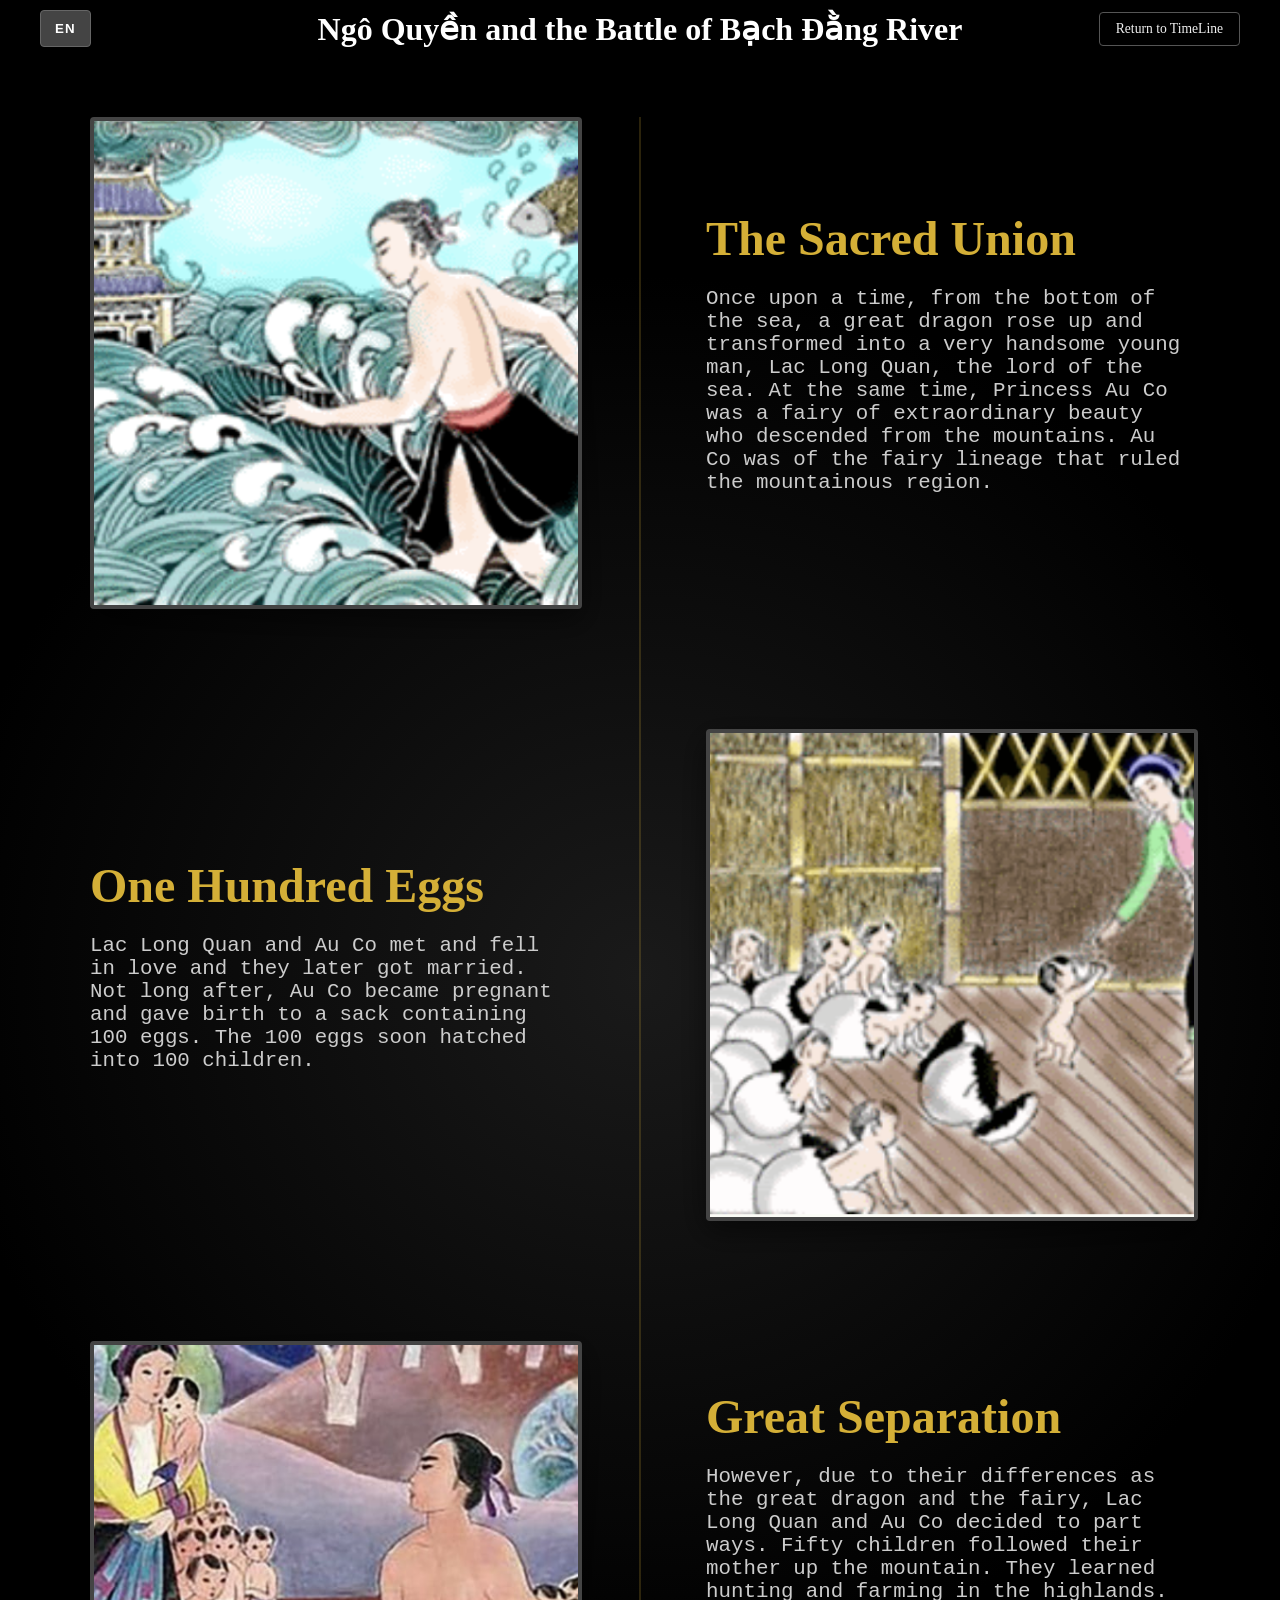
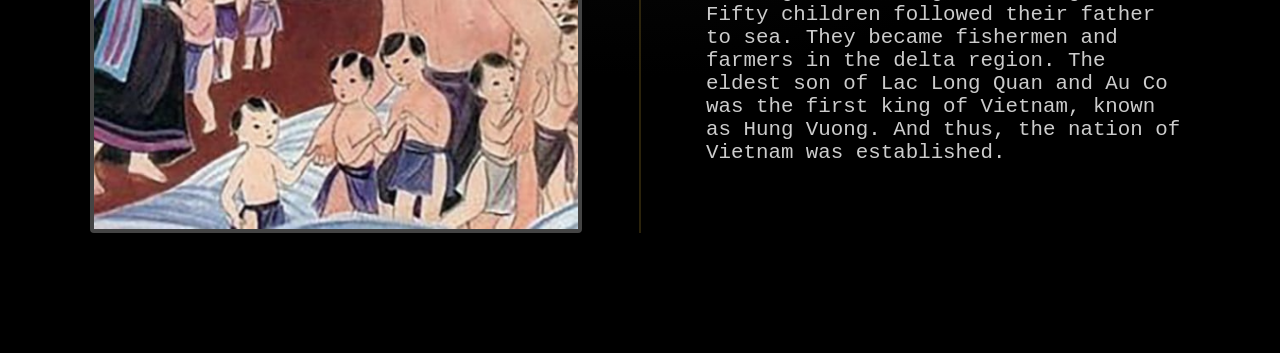
==== templates/BachDangRiver.html @ bd0d7a54 "big changes" ====
<!DOCTYPE html>
<html lang="en">
<head>
    <meta charset="UTF-8">
    <meta name="viewport" content="width=device-width, initial-scale=1.0">
    <title>Dragon and Fairy - Vietnamese History</title>
    <link rel="stylesheet" href="../static/main.css">
    <link rel="stylesheet" href="../static/inner-page.css">
    <script src="../static/main.js" defer></script>
</head>

<body>
    <header class="main-header">
        <div class="header-left">
            <button id="lang-toggle" class="lang-btn">EN</button>
        </div>

        <h1 class="site-title" data-key="era.fourth">Dragon and Fairy</h1>

        <div class="toggle-group">
            <a href="../index.html" class="return-btn">Return to TimeLine</a>
        </div>
    </header>

    <div class="container">
        <div class="vertical-divider"></div>

        <div class="content-row row-left">
            <div class="image-box">
                <img src="../static/images/Him.png" alt="The Legend">
            </div>
            <div class="info-box">
                <h2 data-key="dragon_fairy.union_h2"></h2>
                <p data-key="dragon_fairy.union_p"></p>
            </div>
        </div>

        <div class="content-row row-left">
            <div class="info-box">
                <h2 data-key="dragon_fairy.eggs_h2"></h2>
                <p data-key="dragon_fairy.eggs_p"></p>
            </div>
            <div class="image-box">
                <img src="../static/images/Egg.png" alt="The Eggs">
            </div>
        </div>

         <div class="content-row row-right">
            <div class="info-box">
                <h2 data-key="dragon_fairy.after_h2"></h2>
                <p data-key="dragon_fairy.after_p"></p>
            </div>  
            <div class="image-box">
                <img src="../static/images/bye.png" alt="The Eggs">
            </div>
        </div>
    </div>
</body>
</html>
---- static/main.css ----
body, html {
    margin: 0;
    padding: 0;
    background-color: var(--bg-grey); /* Default solid grey */
    color: white;
    font-family: 'Georgia', serif;
    overflow-x: hidden;
    overflow-y: auto;
}
html {
    overflow-y: scroll; /* Always show vertical scrollbar to prevent layout shift */
    scroll-behavior: smooth;
}



#canvas-container {
    position: fixed;
    top: 0;
    left: 0;
    width: 100%;
    height: 100%;
    z-index: 0; /* Behind everything */
    opacity: 0.5; /* Always visible at 50%, or 1 if you want it bright */
    transition: opacity 0.5s ease;
    pointer-events: none;
}


main {
    position: relative;
    z-index: 10;
}

/* A class to reveal the background */
#canvas-container.show-visual {
    opacity: 1;
}

/* --- Header & Dropdown --- */
.main-header {
    display: flex;
    justify-content: space-between;
    align-items: center;
    padding: 10px 40px;
    background: rgba(0,0,0,0.6);
    backdrop-filter: blur(8px);
    position: sticky;
    top: 0;
    z-index: 1000;
    /* This ensures the header always takes the full width of the viewport */
    width: 100%; 
    box-sizing: border-box;
}

.main-header h1, .header-title {
    position: absolute;
    left: 50%;
    transform: translateX(-50%);
    margin: 0;
    white-space: nowrap; /* Prevents title from wrapping */
}

.dropdown {
    position: relative;
    display: inline-block;
}

.v-events-btn {
    background: #1a1a1a;
    color: #f1f1f1;
    padding: 10px 20px;
    border: none;
    font-weight: bold;
    cursor: pointer;
    border-radius: 4px;
    font-family:'Courier New', Courier, monospace;
    text-transform: uppercase;
}

.dropdown-content {
    display: none;
    position: absolute;
    background: #1a1a1a;
    min-width: 220px;
    box-shadow: 0 8px 16px rgba(0,0,0,0.3);
    top: 100%;
    left: 0;
    color: #f1f1f1;
}

.dropdown-header {
    display: block;
    padding: 12px;
    font-size: 11px;
    color: #999;
    text-transform: uppercase;
    letter-spacing: 1px;
    border-bottom: 1px solid #eee;
}

.dropdown-content a {
    font-family: 'Courier New', Courier, monospace;
    color: #f1f1f1;
    padding: 12px;
    text-decoration: none;
    display: block;
    font-size: 13px;
}

.dropdown-content a:hover { background: #444; }
.dropdown:hover .dropdown-content { display: block; }

/* --- Navigation Buttons --- */
.toggle-group { display: flex; gap: 5px; }
.toggle-btn {
    background: #444;
    color: white;
    border: 1px solid #666;
    padding: 10px 15px;
    cursor: pointer;
}
.toggle-btn.active { background: white; color: black; }

/* --- Timeline Layout --- */
#timeline-container {
    position: relative;
    max-width: 1200px;
    margin: 60px auto;
}

.center-line {
    position: absolute;
    left: 50%;
    top: 0;
    bottom: 0;
    width: 4px;
    background: rgba(255,255,255,0.2);
    transform: translateX(-50%);
}

.timeline-item {
    position: relative;
    display: flex;
    justify-content: center;
    align-items: center;
    margin-bottom: 150px;
    width: 100%;
    scroll-margin-top: 100px;
}

.card-wrapper {
    width: 350px;
    border: var(--card-border);
    background: #1a1a1a;
    padding: 5px;
    text-align: center;
    z-index: 10;
    transition: transform 0.3s ease;
}

.card-wrapper:hover { transform: scale(1.03); }


.date-tag { margin-top: 5px; font-weight: bold; color: #ccc; }

.card-link {
    text-decoration: none;
    color: inherit;
}


/* --- About Section Styling --- */
#about-container {
    display: flex;
    justify-content: center;
    align-items: center;
    min-height: 80vh; /* Keeps it centered vertically */
    padding: 20px;
    background: transparent; /* Let Three.js show through */
}

.about-card {
    max-width: 650px;
    width: 100%;
    /* 0.6 is the transparency (60% black). 
       This allows the Three.js background to peek through */
    background: rgba(0, 0, 0, 0.6); 
    
    /* This creates the "Frosted Glass" effect */
    backdrop-filter: blur(12px);
    -webkit-backdrop-filter: blur(12px); 
    
    padding: 50px;
    border: 1px solid rgba(255, 255, 255, 0.2); 
    border-radius: 15px;
    text-align: center;
    box-shadow: 0 20px 50px rgba(0, 0, 0, 0.5);
    z-index: 10;
}

.about-card h2 {
    margin-top: 0;
    font-size: 2rem;
    letter-spacing: 2px;
    text-transform: uppercase;
    color: #ffffff;
}

.about-card p {
    font-size: 1.1rem;
    line-height: 1.8;
    color: #e0e0e0;
}

.about-card strong {
    color: #fff;
    text-shadow: 0 0 10px rgba(255,255,255,0.3);
}

/* Helper to ensure it stays hidden when not toggled */
.hidden {
    display: none !important;
}

/* =========================
   HEADER LEFT GROUP FIX
========================= */
.header-left {
    display: flex;
    align-items: center;
    gap: 12px;
}

/* =========================
   LANGUAGE BUTTON
========================= */
.lang-btn {
    background: #444;
    color: white;
    border: 1px solid #666;
    padding: 10px 14px;
    cursor: pointer;
    border-radius: 4px;

    min-width: 50px;
    text-align: center;
    flex-shrink: 0;

    font-weight: bold;
    letter-spacing: 1px;
}

.lang-btn:hover {
    background: #666;
}

.image-placeholder {
    width: 100%;
    height: 350px;
    background: #000;
    display: flex;
    align-items: center;
    justify-content: center;
    overflow: hidden; /* VERY IMPORTANT */
    position: relative;
}

/* Fix image sizing inside placeholder */
.image-placeholder img {
    width: 100%;
    height: 100%;
    object-fit: cover; /* keeps aspect ratio but fills box */
    display: block;
    transition: opacity 1s ease;
}
.img-alt {
    position: absolute;
    top: 0;
    left: 0;
    opacity: 0;
    transition: opacity 2s ease;
}
.image-placeholder:hover img:not(.img-alt) {
    opacity: 0;
}
.image-placeholder:hover .img-alt {
    opacity: 1;
}

/* 1. Force the About container to be full screen height */
#about-container {
    min-height: 100vh; 
    display: flex;
    align-items: center;    /* Vertically center the card */
    justify-content: center; /* Horizontally center the card */
    margin: 0;
    padding: 0;
    background: transparent; /* Let the 3D scene show through */
}

/* 2. Kill the "inline" gap at the bottom of the 3D canvas */
canvas {
    display: block;
}

/* 3. Ensure the background color matches the dark vibe */
body {
    background: radial-gradient(circle, #1a1a1a 0%, #000000 60%);
    margin: 0;
}

.inner-page-wrapper {
    max-width: 900px;
    margin: 50px auto;
    background: rgba(255, 255, 255, 0.05); /* Slight "glass" look */
    padding: 40px;
    border-radius: 15px;
    border: 1px solid rgba(212, 175, 55, 0.3); /* Gold border hint */
}

.hero-section h1 {
    font-family: 'Your Calligraphy Font', serif;
    color: #d4af37; /* Gold */
    font-size: 3rem;
    text-align: center;
}

.back-btn {
    display: inline-block;
    margin-top: 40px;
    color: #fff;
    text-decoration: none;
    border: 1px solid #fff;
    padding: 10px 20px;
    transition: 0.3s;
}

.back-btn:hover {
    background: #fff;
    color: #000;
}
---- static/inner-page.css ----
/* --- Inner Page Specific Styles --- */

:root {
    --bg-color: #1a1a1a;
    --text-color: #f0f0f0;
    --accent-gold: #d4af37;
    --line-color: #555;
}


/* --- Container & Vertical Line --- */
.container {
    position: relative;
    max-width: 1100px;
    margin: 60px auto;
    padding: 0 20px;
}

/* The thick vertical line from your "ahh.jpg" */
.vertical-divider {
    position: absolute;
    left: 50%;
    top: 0;
    bottom: 0;
    width: 2px;
    background-color: rgba(212,175,55,0.2);
    transform: translateX(-50%);
    z-index: 1;
}

/* --- Content Rows --- */
.content-row {
    display: flex;
    justify-content: space-between;
    align-items: center;
    margin-bottom: 120px; /* Space between story beats */
    position: relative;
    z-index: 2; /* Ensures content is above the line */
}

.image-box, .info-box {
    width: 44%; /* Leaves 12% gap for the center line */
    box-sizing: border-box;
}

/* --- Image Styling --- */
.image-box img {
    width: 100%;
    height: auto;
    display: block;
    border: 4px solid #444;
    box-shadow: 0 10px 30px rgba(0,0,0,0.5);
    border-radius: 4px;
    filter: grayscale(20%);
}

/* --- Text Styling --- */
.info-box h2 {
    color: var(--accent-gold);
    font-size: 3rem;
    margin-top: 0;
    margin-bottom: 15px;
    font-family: serif;
}

.info-box p {
    font-family: 'Courier New', Courier, monospace;
    font-size: 1.3rem;
    color: #ccc;
}

/* --- The Zig-Zag Logic --- */
/* Default: Image Left, Text Right */
.row-left {
    flex-direction: row;
}

/* Flipped: Text Left, Image Right */
.row-right {
    flex-direction: row-reverse;
}

/* --- Header Tweaks (Reusing main.css classes) --- */
.main-header {
    /* These ensure the header stays exactly like the homepage */
    position: sticky;
    top: 0;
    z-index: 1000;
    background: rgba(0, 0, 0, 0.8);
    backdrop-filter: blur(10px);
}

.return-btn {
    text-decoration: none;
    background: transparent;
    color: var(--text-color);
    border: 1px solid #555;
    padding: 8px 16px;
    font-size: 0.85rem;
    border-radius: 4px;
    transition: all 0.3s ease;
}

.return-btn:hover {
    background: var(--accent-gold);
    color: #000;
    border-color: var(--accent-gold);
}

/* --- Mobile Responsiveness --- */
@media (max-width: 850px) {
    .vertical-divider {
        display: none; /* Hide line on small screens */
    }
    
    .content-row, .row-right {
        flex-direction: column; /* Stack vertically on phones */
        text-align: center;
    }
    
    .image-box, .info-box {
        width: 100%;
        margin-bottom: 30px;
    }
}
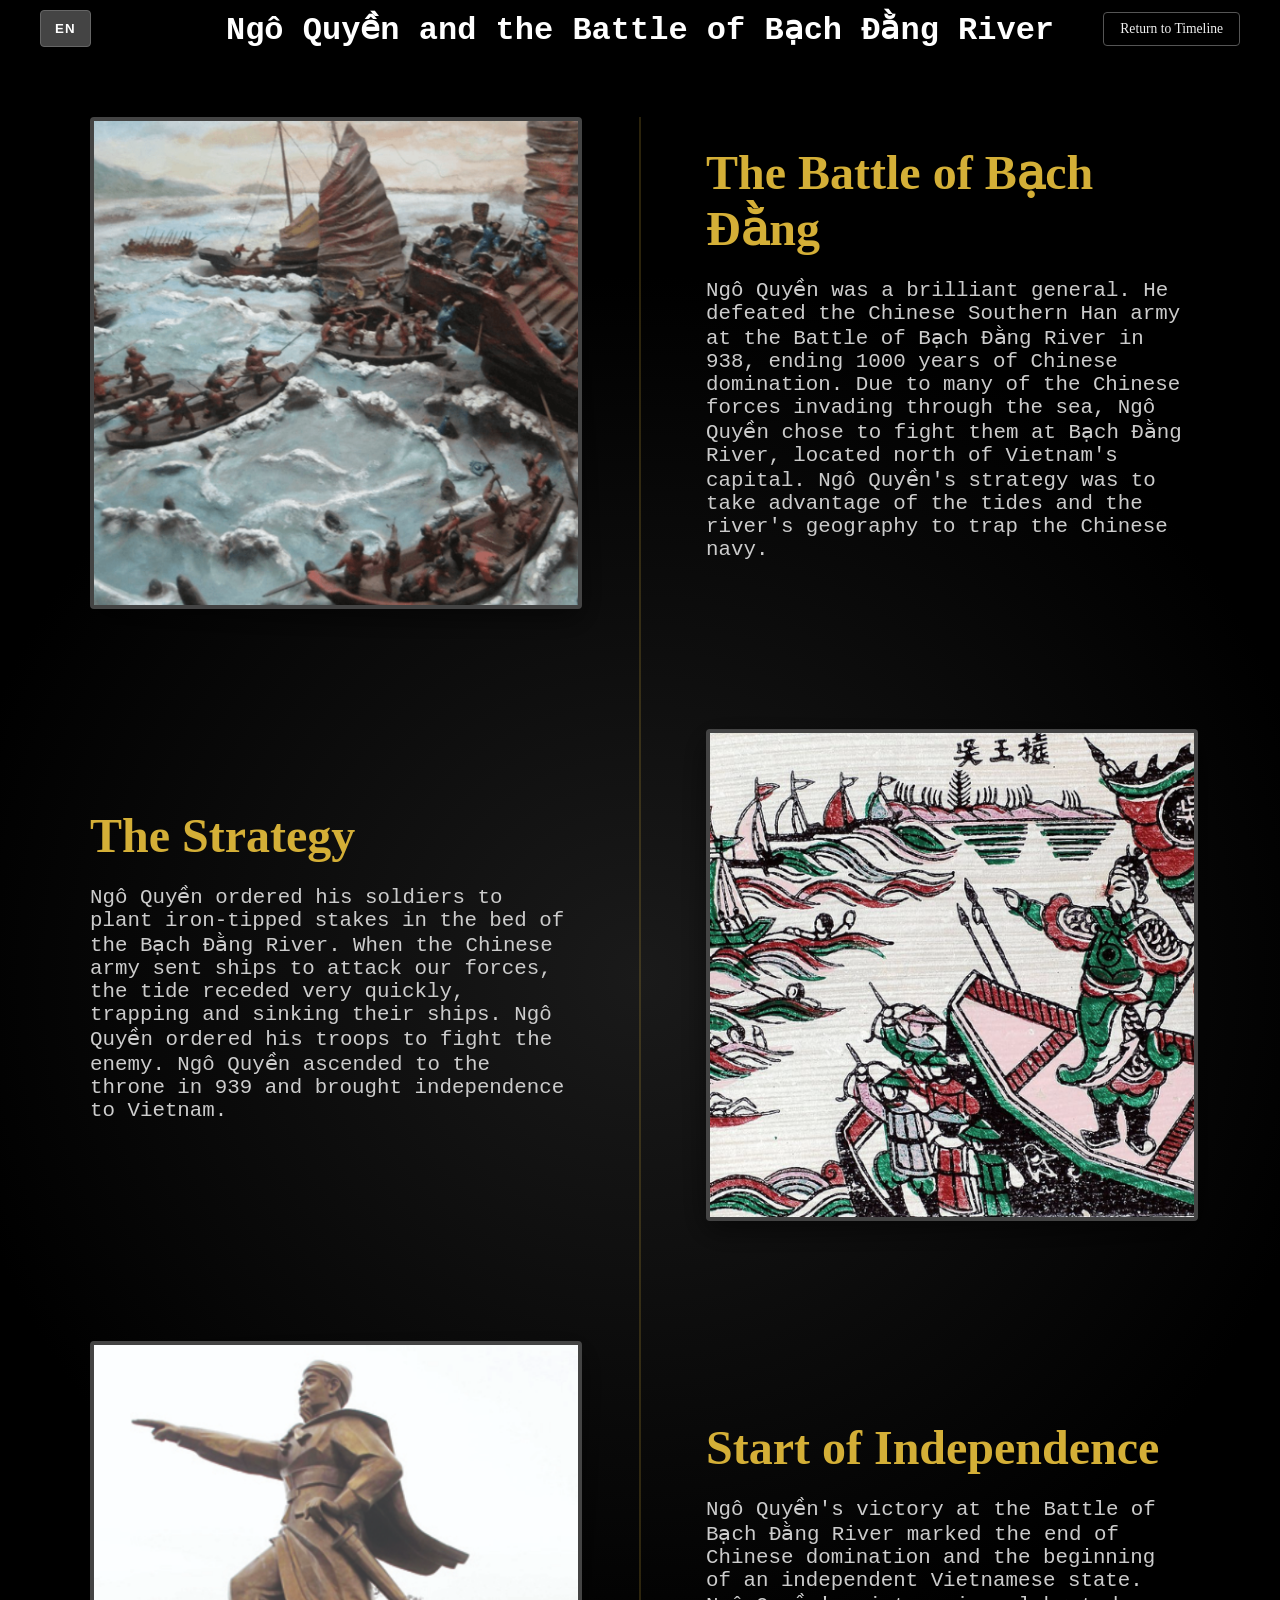
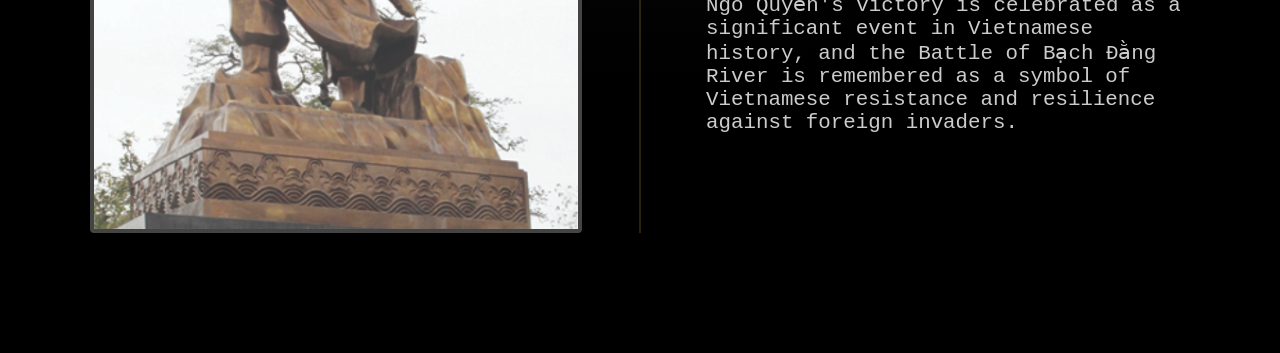
==== commit ca76d1bb: "Final Touches" ====
--- a/templates/BachDangRiver.html
+++ b/templates/BachDangRiver.html
@@ -15,10 +15,10 @@
             <button id="lang-toggle" class="lang-btn">EN</button>
         </div>
 
-        <h1 class="site-title" data-key="era.fourth">Dragon and Fairy</h1>
+        <h1 class="site-title" data-key="era.fourth"></h1>
 
         <div class="toggle-group">
-            <a href="../index.html" class="return-btn">Return to TimeLine</a>
+            <a href="../index.html" class="return-btn"> Return to Timeline</a>
         </div>
     </header>
 
@@ -27,31 +27,31 @@
 
         <div class="content-row row-left">
             <div class="image-box">
-                <img src="../static/images/Him.png" alt="The Legend">
+                <img src="../static/images/Battle.png" alt="The Legend">
             </div>
             <div class="info-box">
-                <h2 data-key="dragon_fairy.union_h2"></h2>
-                <p data-key="dragon_fairy.union_p"></p>
+                <h2 data-key="Bach_Dang.union_h2"></h2>
+                <p data-key="Bach_Dang.union_p"></p>
             </div>
         </div>
 
         <div class="content-row row-left">
             <div class="info-box">
-                <h2 data-key="dragon_fairy.eggs_h2"></h2>
-                <p data-key="dragon_fairy.eggs_p"></p>
+                <h2 data-key="Bach_Dang.eggs_h2"></h2>
+                <p data-key="Bach_Dang.eggs_p"></p>
             </div>
             <div class="image-box">
-                <img src="../static/images/Egg.png" alt="The Eggs">
+                <img src="../static/images/RAHH.png" alt="The Eggs">
             </div>
         </div>
 
          <div class="content-row row-right">
             <div class="info-box">
-                <h2 data-key="dragon_fairy.after_h2"></h2>
-                <p data-key="dragon_fairy.after_p"></p>
+                <h2 data-key="Bach_Dang.after_h2"></h2>
+                <p data-key="Bach_Dang.after_p"></p>
             </div>  
             <div class="image-box">
-                <img src="../static/images/bye.png" alt="The Eggs">
+                <img src="../static/images/Statue.png" alt="The Eggs">
             </div>
         </div>
     </div>
--- a/static/main.css
+++ b/static/main.css
@@ -61,6 +61,7 @@
     transform: translateX(-50%);
     margin: 0;
     white-space: nowrap; /* Prevents title from wrapping */
+    font-family: 'Courier New', Courier, monospace;
 }
 
 .dropdown {
@@ -207,12 +208,14 @@
     letter-spacing: 2px;
     text-transform: uppercase;
     color: #ffffff;
+    font-family: 'Courier New', Courier, monospace;
 }
 
 .about-card p {
     font-size: 1.1rem;
     line-height: 1.8;
     color: #e0e0e0;
+    font-family: 'Courier New', Courier, monospace;
 }
 
 .about-card strong {
